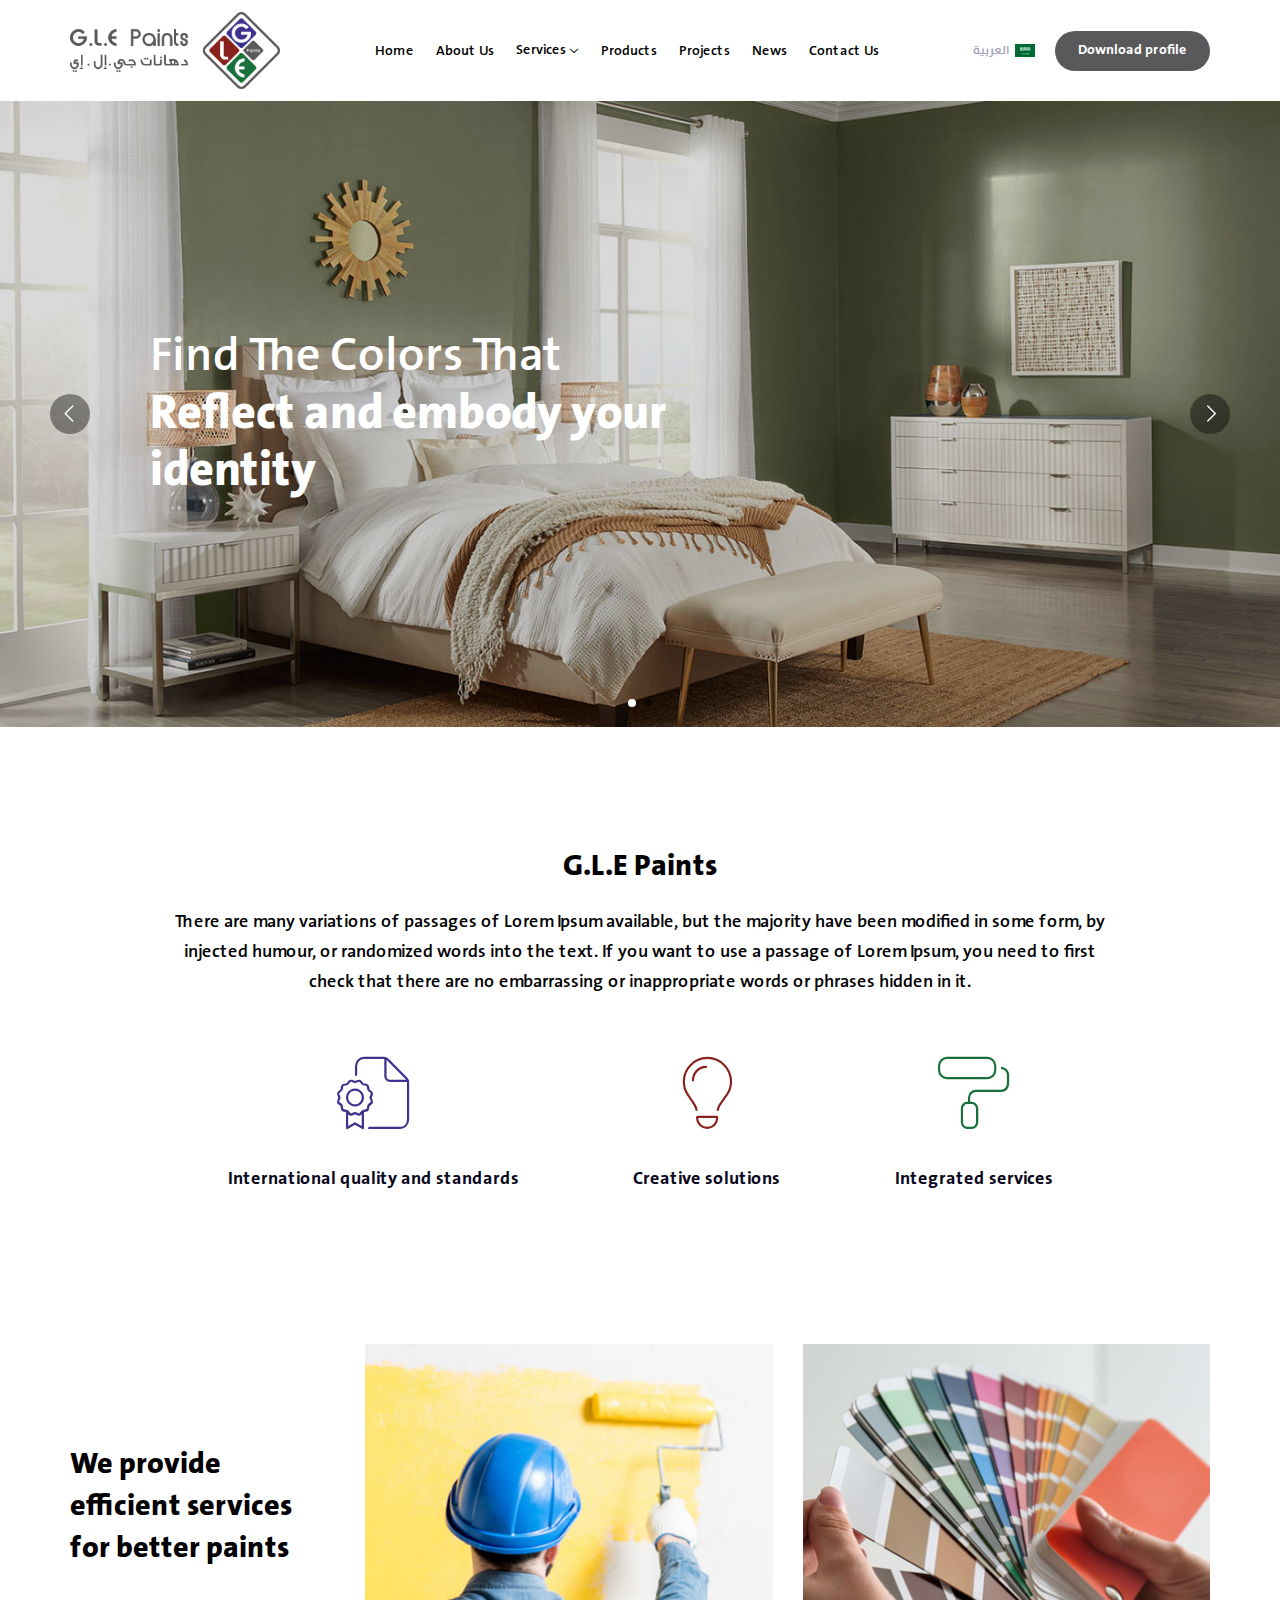
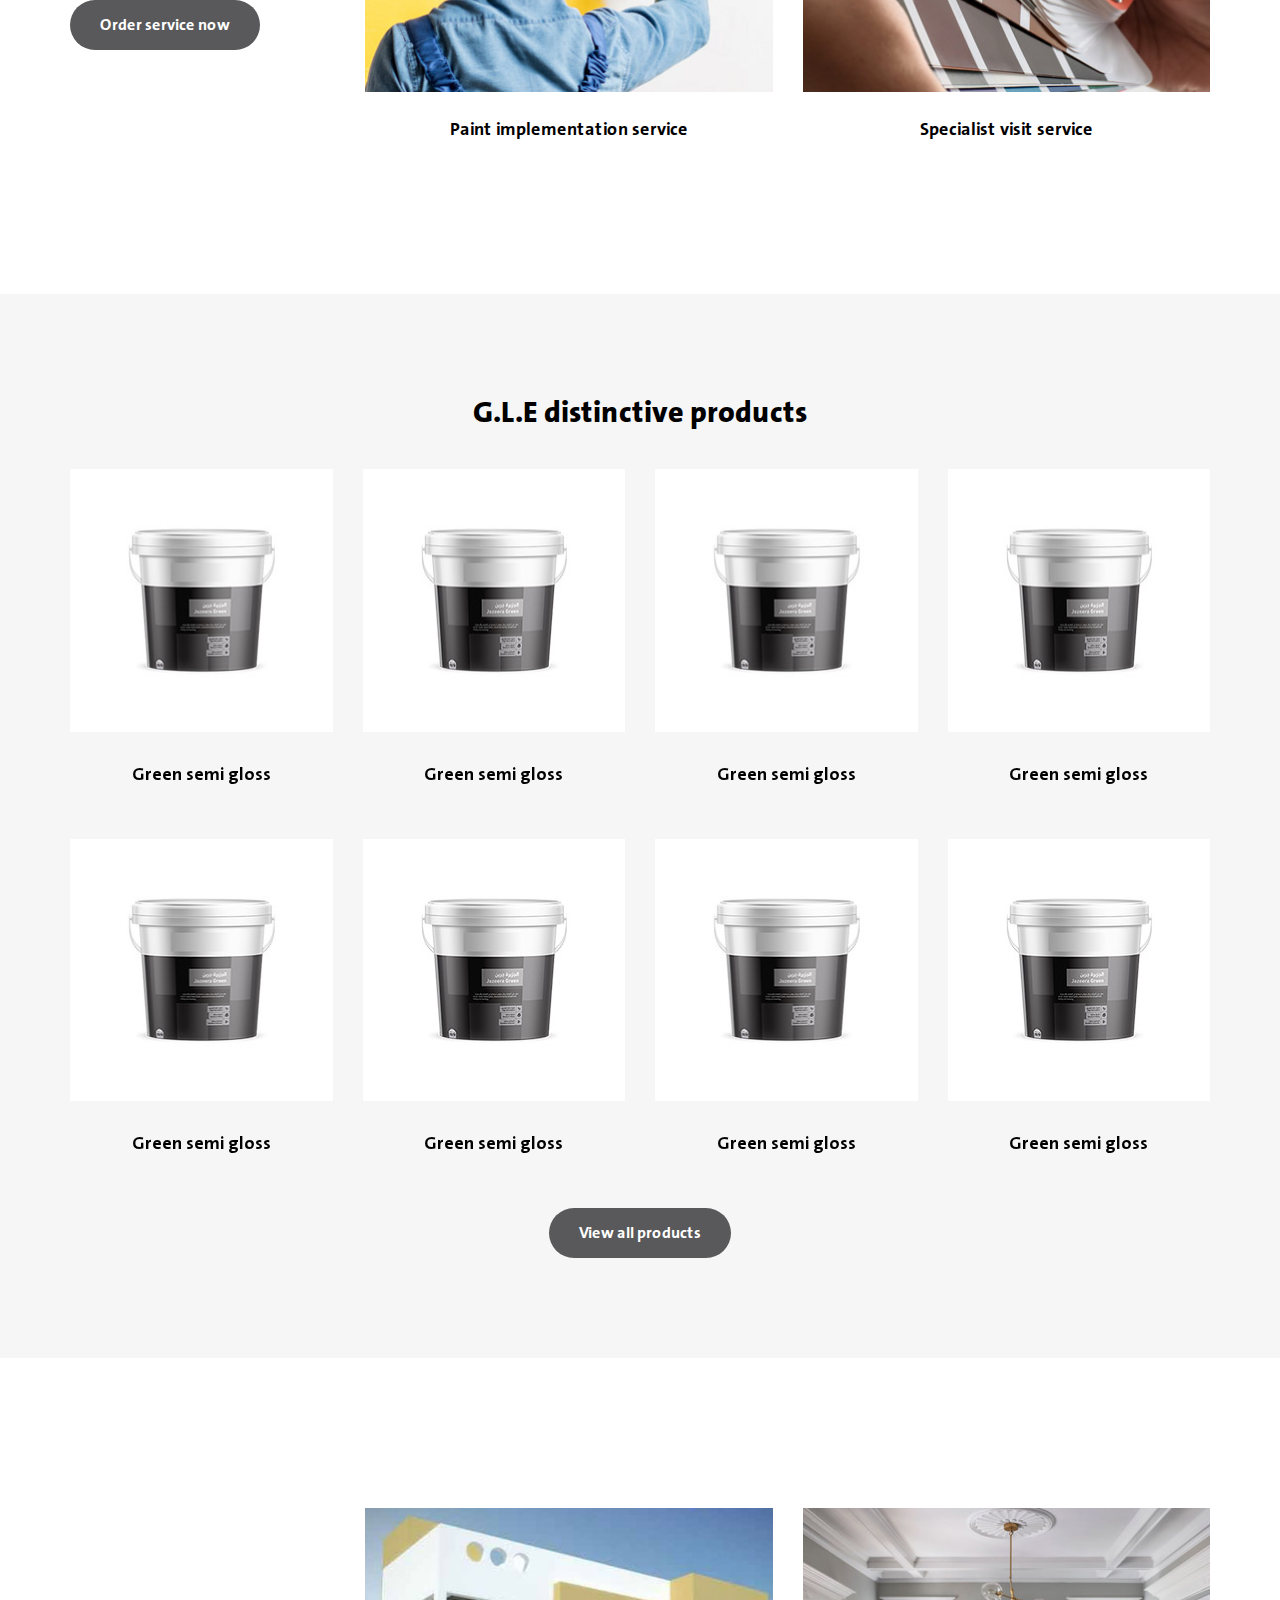
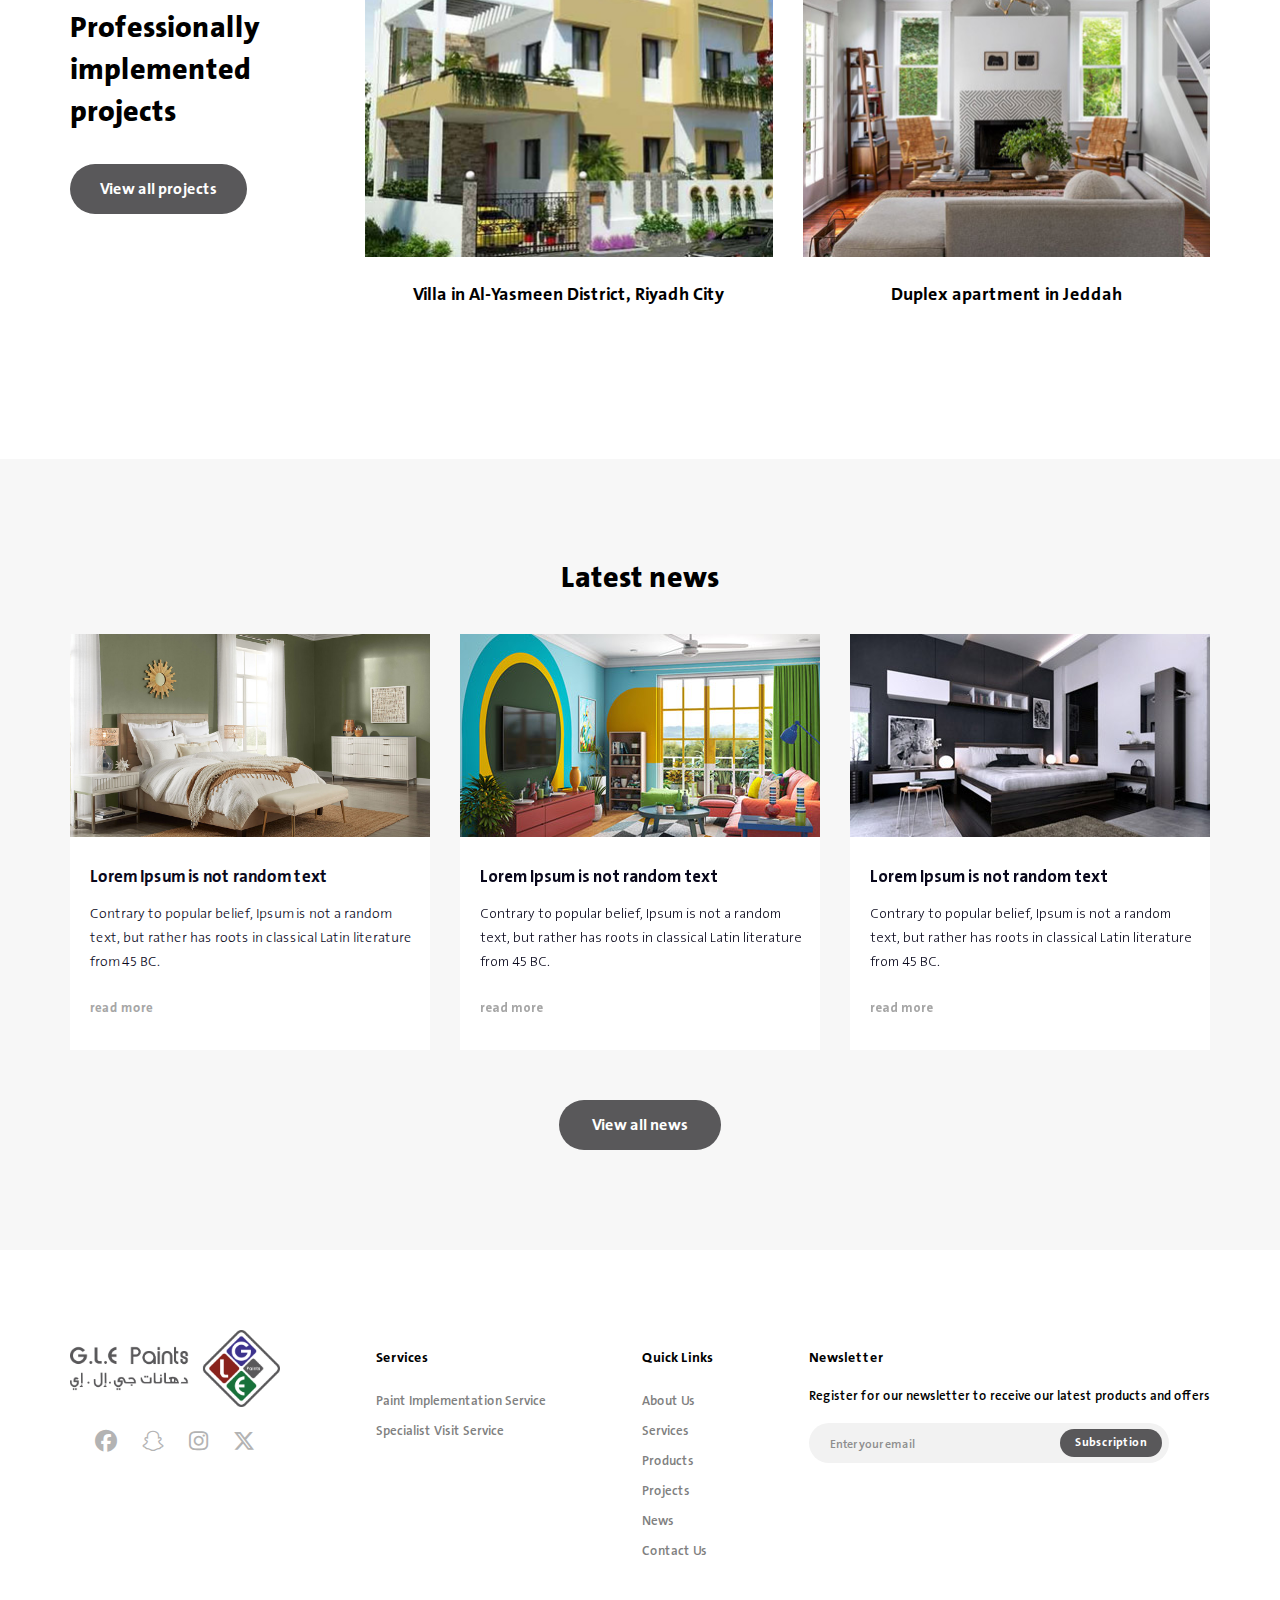
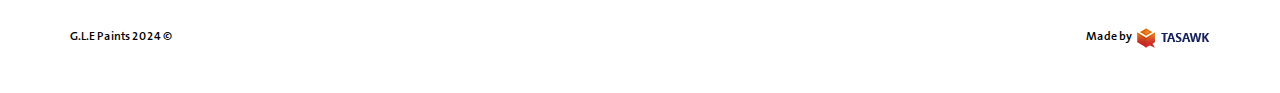
==== en.html @ 394cc451 "first commit" ====
<!DOCTYPE html>
<html lang="en" dir="ltr">

<head>
    <meta charset="UTF-8" />
    <meta http-equiv="X-UA-Compatible" content="IE=edge" />
    <meta name="viewport" content="width=device-width, initial-scale=1.0" />
    <meta name="description" content="">
    <meta name="keywords" content="">
    <link rel="icon" href="images/fav.png" type="image/webp" />
    <link rel="stylesheet" href="style/swiper-bundle.min.css">
    <link rel="stylesheet" href="style/all.min.css">
    <link rel="stylesheet" href="style/bootstrap.min.css">
    <link rel="stylesheet" href="style/swiper-bundle.min.css">
    <link rel="stylesheet" href="style/main.css" />
    <title>G.L.E Paints</title>
</head>

<body>

    <!-- preloader -->
    <div class="preloader-container">
        <div class="preloader"></div>
    </div>

    <!-- End preloader -->




    <!-- Start header -->
    <header>
        <div class="container">
            <div class="header-content">
                <a href="index.html" class="logo"> <img src="images/logo.png" alt="logo"></a>
                <nav class="navigation">
                    <div class="mob-upper-nav">
                        <a href="index.html" class="language-anchor">
                            <span>العربية</span>
                            <img src="images/arabic.png" alt="">
                        </a>
                        <button class="close-nav-btn">
                            <i class="fa-regular fa-xmark close-icon"></i>
                        </button>


                    </div>
                    <ul class="list-unstyled big-menu">
                        <li><a href="index.html">home</a></li>
                        <li><a href="#">about us </a></li>
                        <li class="menu-item-has-children">
                            <a href="#">
                                services
                            </a>
                            <ul class="sub-menu">
                                <li><a href="#">service  1</a></li>
                                <li><a href="#">service  2</a></li>
                                <li><a href="#"> service  3</a></li>
                            </ul>
                        </li>
                        <li><a href="#">products </a></li>
                        <li><a href="#"> projects</a></li>
                        <li><a href="#"> news</a></li>
                        <li><a href="#"> contact us </a></li>
                    </ul>
                </nav>

                <div class="download-lang-holder">
                    <a href="index.html" class="language-anchor">
                        <span>العربية</span>
                        <img src="images/arabic.png" alt="">
                    </a>
                    <button class="download-btn myButton">
                       Download profile
                    </button>
                </div>
                <button class="open-nav-btn">
                    <i class="fa-regular fa-bars bars-icon"></i>
                </button>

            </div>
        </div>
    </header>
    <!-- End of header -->


    <!-- Start mainBanner -->
    <main class="mainBanner">
        <div class="mySwiper-parent">
            <div class="swiper">
                <div class="swiper-wrapper">
                    <div class="swiper-slide">
                        <div class="mainslider-item ">
                            <figure>
                                <img src="images/main-banner.jpg" />
                            </figure>
                            <div class="banner-desc">
                                <div class="main-title-div">
                                <h1 class="normal">Find the colors that</h1>
                                <h2 class="bolder">Reflect and embody your identity</h2>
                                </div>
                            </div>
                        </div>
                    </div>
                    <div class="swiper-slide">
                        <div class="mainslider-item ">
                            <figure>
                                <img src="images/main-banner.jpg" />
                            </figure>
                            <div class="banner-desc">
                                <div class="main-title-div">
                                <h1 class="normal">Find the colors that</h1>
                                <h2 class="bolder">Reflect and embody your identity</h2>
                                </div>
                            </div>
                        </div>
                    </div>
                </div>
            </div>
            <div class="swiper-pagination"></div>
            <div class="swiper-button-prev">
                <i class="fa-light fa-chevron-right icon"></i>
            </div>
            <div class="swiper-button-next">
                <i class="fa-light fa-chevron-left icon"></i>
            </div>
        </div>

    </main>
    <!-- End  mainBanner -->


    <!-- Start About  -->
    <section class="about">
        <div class="container">
            <h3 class="general-title">
               G.L.E Paints
            </h3>
            <p class="para">
            There are many variations of passages of Lorem Ipsum available, but the majority have been modified in some form, by
            injected humour, or randomized words into the text. If you want to use a passage of Lorem Ipsum, you need to first check
            that there are no embarrassing or inappropriate words or phrases hidden in it.
            </p>
            <div class="about-items">
                <div class="item">
                    <i class="fa-thin fa-file-certificate icon color-blue"></i>
                    <h4 class="item-title">International quality and standards</h4>
                </div>
                <div class="item">
                    <i class="fa-thin fa-lightbulb icon color-red"></i>
                    <h4 class="item-title">Creative solutions</h4>
                </div>
                <div class="item">
                    <i class="fa-thin fa-paint-roller icon color-green"></i>
                    <h4 class="item-title">Integrated services</h4>
                </div>
            </div>
        </div>
    </section>
    <!-- End About  -->


    <!-- Start Services -->
    <section class="services mySection">
        <div class="container">
            <div class="mySection-parent">
                <div class="text-cont">
                    <h3 class="general-title">
                        We provide efficient services for better paints
                    </h3>
                    <a href="#" class="myButton">Order service now</a>
                </div>
                <div class="mySection-item">
                    <a class="img-holder" href="#">
                        <img src="images/services/01.jpg" alt="">
                    </a>
                    <a href="#" class="mySection-item-title">
                        Paint implementation service
                    </a>
                </div>
                <div class="mySection-item">
                    <a class="img-holder" href="#">
                        <img src="images/services/02.jpg" alt="">
                    </a>
                    <a href="#" class="mySection-item-title">
                        Specialist visit service
                    </a>
                </div>
            </div>
            <a href="#" class="myButton mob-myButton">Order service now</a>
        </div>
    </section>
    <!-- End Services -->



    <!-- Start Products -->
    <section class="products">
        <div class="container">
            <h3 class="general-title">
                G.L.E distinctive products
            </h3>
            <div class="mySwiper-parent">
                <div class="swiper">
                    <div class="swiper-wrapper">
                        <div class="swiper-slide">
                            <div class="product">
                                <a href="#" class="img-holder">
                                    <img src="images/products/01.jpg" alt="">
                                </a>
                                <a href="#" class="product-name">
                                    Green semi gloss
                                </a>
                            </div>
                        </div>
                        <div class="swiper-slide">
                            <div class="product">
                                <a href="#" class="img-holder">
                                    <img src="images/products/01.jpg" alt="">
                                </a>
                                <a href="#" class="product-name">
                                    Green semi gloss
                                </a>
                            </div>
                        </div>
                        <div class="swiper-slide">
                            <div class="product">
                                <a href="#" class="img-holder">
                                    <img src="images/products/01.jpg" alt="">
                                </a>
                                <a href="#" class="product-name">
                                    Green semi gloss
                                </a>
                            </div>
                        </div>
                        <div class="swiper-slide">
                            <div class="product">
                                <a href="#" class="img-holder">
                                    <img src="images/products/01.jpg" alt="">
                                </a>
                                <a href="#" class="product-name">
                                    Green semi gloss
                                </a>
                            </div>
                        </div>
                        <div class="swiper-slide">
                            <div class="product">
                                <a href="#" class="img-holder">
                                    <img src="images/products/01.jpg" alt="">
                                </a>
                                <a href="#" class="product-name">
                                    Green semi gloss
                                </a>
                            </div>
                        </div>
                        <div class="swiper-slide">
                            <div class="product">
                                <a href="#" class="img-holder">
                                    <img src="images/products/01.jpg" alt="">
                                </a>
                                <a href="#" class="product-name">
                                    Green semi gloss
                                </a>
                            </div>
                        </div>
                        <div class="swiper-slide">
                            <div class="product">
                                <a href="#" class="img-holder">
                                    <img src="images/products/01.jpg" alt="">
                                </a>
                                <a href="#" class="product-name">
                                    Green semi gloss
                                </a>
                            </div>
                        </div>
                        <div class="swiper-slide">
                            <div class="product">
                                <a href="#" class="img-holder">
                                    <img src="images/products/01.jpg" alt="">
                                </a>
                                <a href="#" class="product-name">
                                    Green semi gloss
                                </a>
                            </div>
                        </div>
                    </div>
                </div>
                <div class="swiper-pagination"></div>
            </div>
            <div class="anchor-holder">
                <a href="#" class="myButton">
                    View all products
                </a>
            </div>
        </div>
    </section>
    <!-- End Products -->



    <!-- Start Projects -->
    <section class="projects mySection">
        <div class="container">
            <div class="mySection-parent">
                <div class="text-cont">
                    <h3 class="general-title">
                        Professionally implemented projects
                    </h3>
                    <a href="#" class="myButton">View all projects</a>
                </div>
                <div class="mySection-item">
                    <a class="img-holder" href="#">
                        <img src="images/projects/01.jpg" alt="">
                    </a>
                    <a href="#" class="mySection-item-title">
                        Villa in Al-Yasmeen District, Riyadh City
                    </a>
                </div>
                <div class="mySection-item">
                    <a class="img-holder" href="#">
                        <img src="images/projects/02.jpg" alt="">
                    </a>
                    <a href="#" class="mySection-item-title">
                        Duplex apartment in Jeddah
                    </a>
                </div>


            </div>
            <a href="#" class="myButton mob-myButton">View all projects</a>
        </div>
    </section>
    <!-- End Projects -->



    <!-- Start News -->
    <section class="news">
        <div class="container">
            <h3 class="general-title">
            Latest news
            </h3>
            <div class="mySwiper-parent">
                <div class="swiper">
                    <div class="swiper-wrapper">
                        <div class="swiper-slide">
                            <div class="news-item">
                                <a href="#" class="news-img-wrapper">
                                    <img src="images/main-banner.jpg" alt="image" />
                                </a>
                                <div class="news-item-desc">
                                    <a class="news-item-title" href="blog-post.html">
                                       Lorem Ipsum is not random text
                                    </a>
                                    <p class="news-item-para">Contrary to popular belief, Ipsum is not a random text, but rather has roots in classical Latin literature from 45 BC.</p>
                                    <a href="#" class="readmore">read more</a>
                                </div>
                            </div>
                        </div>
                        <div class="swiper-slide">
                            <div class="news-item">
                                <a href="#" class="news-img-wrapper">
                                    <img src="images/news/02.jpg" alt="image" />
                                </a>
                                <div class="news-item-desc">
                                    <a class="news-item-title" href="blog-post.html">
                                       Lorem Ipsum is not random text
                                    </a>
                                    <p class="news-item-para"> Contrary to popular belief, Ipsum is not a random text, but rather has roots in classical Latin literature from 45 BC.</p>
                                    <a href="#" class="readmore">read more</a>
                                </div>
                            </div>
                        </div>
                        <div class="swiper-slide">
                            <div class="news-item">
                                <a href="#" class="news-img-wrapper">
                                    <img src="images/news/03.jpg" alt="image" />
                                </a>
                                <div class="news-item-desc">
                                    <a class="news-item-title" href="blog-post.html">
                                       Lorem Ipsum is not random text
                                    </a>
                                    <p class="news-item-para"> Contrary to popular belief, Ipsum is not a random text, but rather has roots in classical Latin literature from 45 BC.</p>
                                    <a href="#" class="readmore">read more</a>
                                </div>
                            </div>
                        </div>
                    </div>
                </div>
                <div class="swiper-pagination"></div>
            </div>
            <div class="anchor-holder">
                <a href="#" class="myButton">
                    View all news
                </a>
            </div>
        </div>
    </section>
    <!-- End News -->




    <!-- Start footer -->
    <footer class="footer">
        <div class="container">
            <div class="footer-items">
                <div class="footer-item img-item">
                    <div class="logo-info">
                        <img src="images/logo.png" alt="">
                    </div>
                    <div class="footer-social">
                        <a href="#">
                            <i class="fa-brands fa-facebook icon"></i>
                        </a>
                        <a href="#">
                            <i class="fa-brands fa-snapchat icon"></i>
                        </a>
                        <a href="#">
                            <i class="fa-brands fa-instagram icon"></i>
                        </a>
                        <a href="#">
                            <i class="fa-brands fa-x-twitter icon"></i>
                        </a>
                    </div>
                </div>
                <div class="footer-item">
                    <div class="quick-links">
                        <h4 class="footer-title">services</h4>
                        <ul class="ul-es quick-drop">
                            <li>
                                <a href="#">Paint implementation service</a>
                            </li>
                            <li>
                                <a href="#"> Specialist visit service </a>
                            </li>
                        </ul>
                    </div>
                </div>
                <div class="footer-item">
                    <div class="quick-links">
                        <h4 class="footer-title">Quick links</h4>
                        <ul class="ul-es quick-drop">
                            <li>
                                <a href="#"> about us  </a>
                            </li>
                            <li>
                                <a href="#"> services </a>
                            </li>
                            <li>
                                <a href="#"> products </a>
                            </li>
                            <li>
                                <a href="#"> projects </a>
                            </li>
                            <li>
                                <a href="#"> news </a>
                            </li>
                            <li>
                                <a href="#"> contact us  </a>
                            </li>
                        </ul>
                    </div>
                </div>
                <div class="footer-item newsletter-item">
                    <div class="newsletter">
                        <h4 class="footer-title">newsletter  </h4>
                        <div class="nested quick-drop">
                            <p class="newsletter-text">Register for our newsletter to receive our latest products and offers</p>
                            <div class="message">
                                <input type="text" placeholder="Enter your email ">
                                <button class="send">
                                    subscription
                                </button>
                            </div>
                        </div>
                    </div>
                </div>
            </div>

            <div class="copyright">
                <p class="copyright-text">G.L.E Paints 2024 ©</p>
                <p class="tasawk-text">
                    Made by
                    <a href="#">
                        <img src="images/tasawk-en.png" alt="">
                    </a>
                </p>
            </div>
        </div>
    </footer>
    <!-- End  footer -->






    <!-- to top button  -->
    <button class="toTop">
        <i class="fa-light toTop-icon fa-arrow-up"></i>
    </button>
    <!-- end of to top button -->






    <script src="js/jquery-3.7.0.min.js"></script>
    <script src="js/swiper-bundle.min.js"></script>
    <script src="js/bootstrap.bundle.min.js"></script>
    <script src="js/main.js"></script>

</body>


</html>
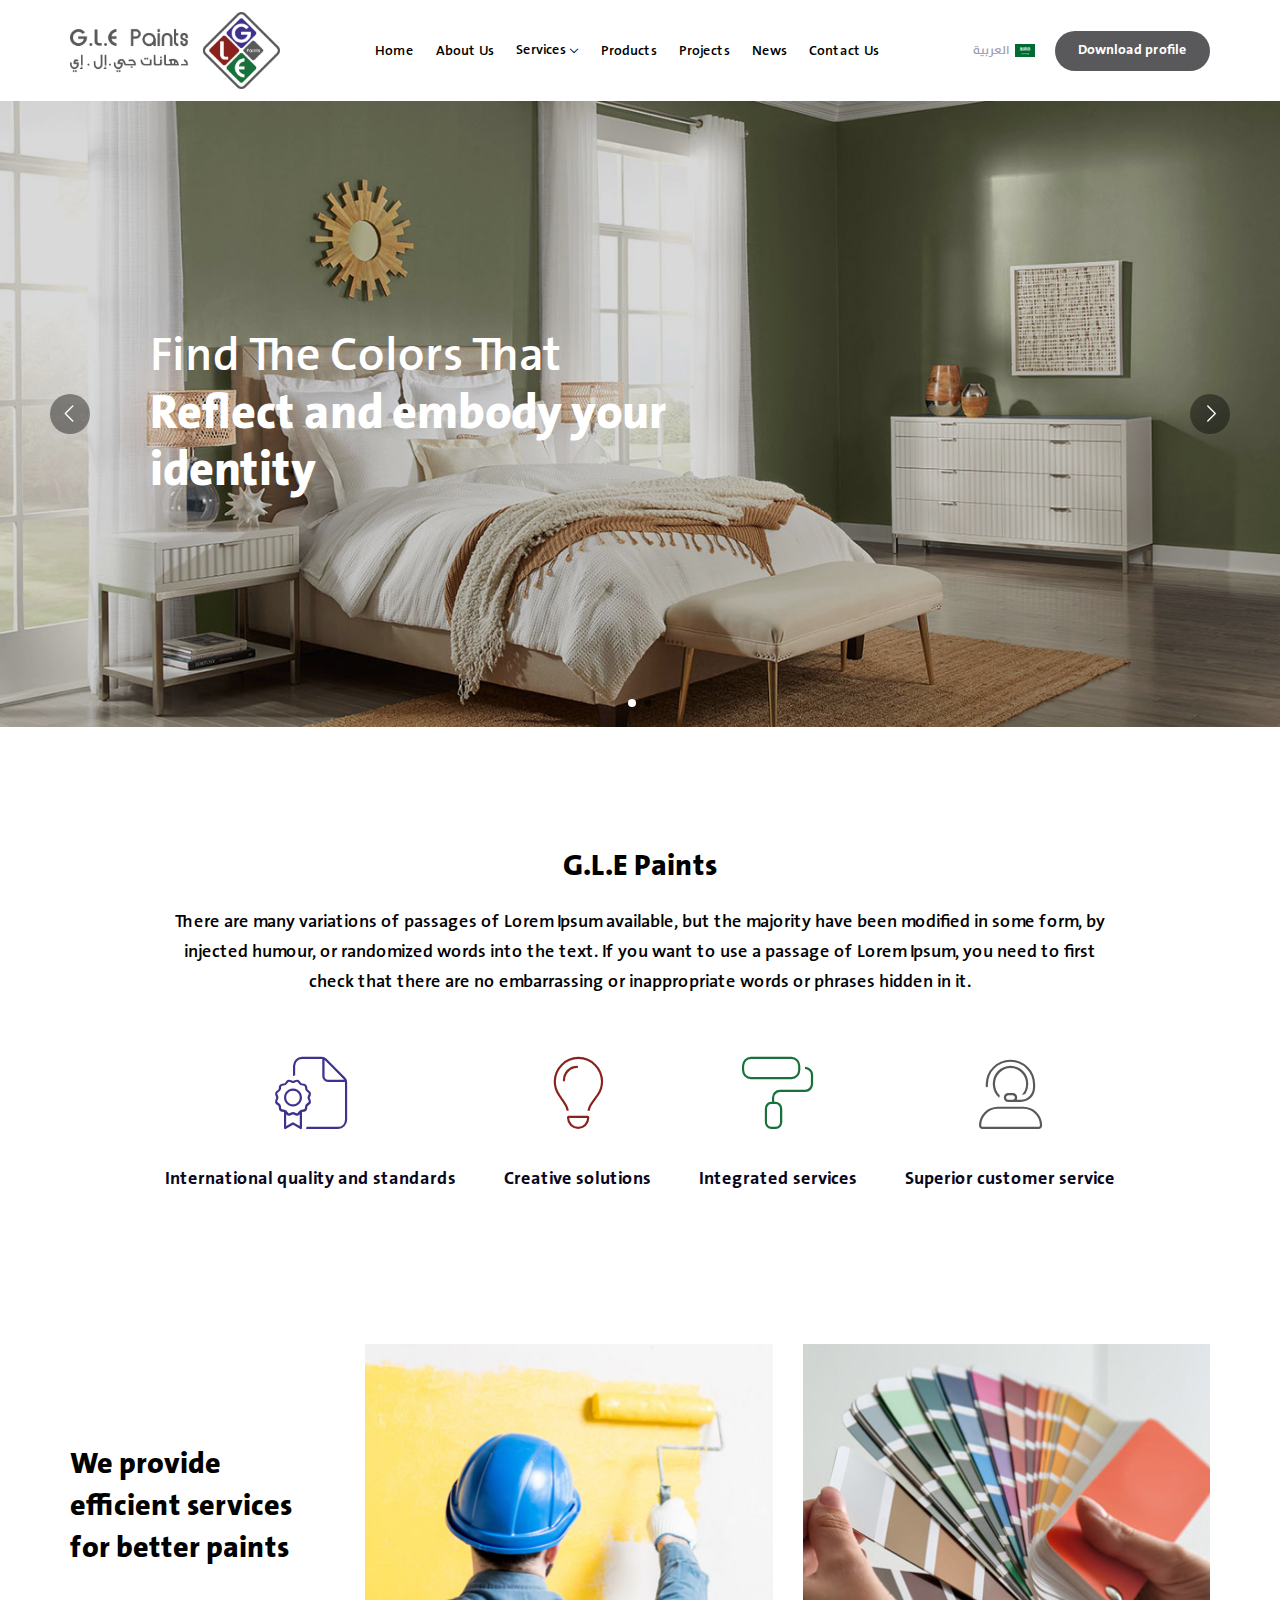
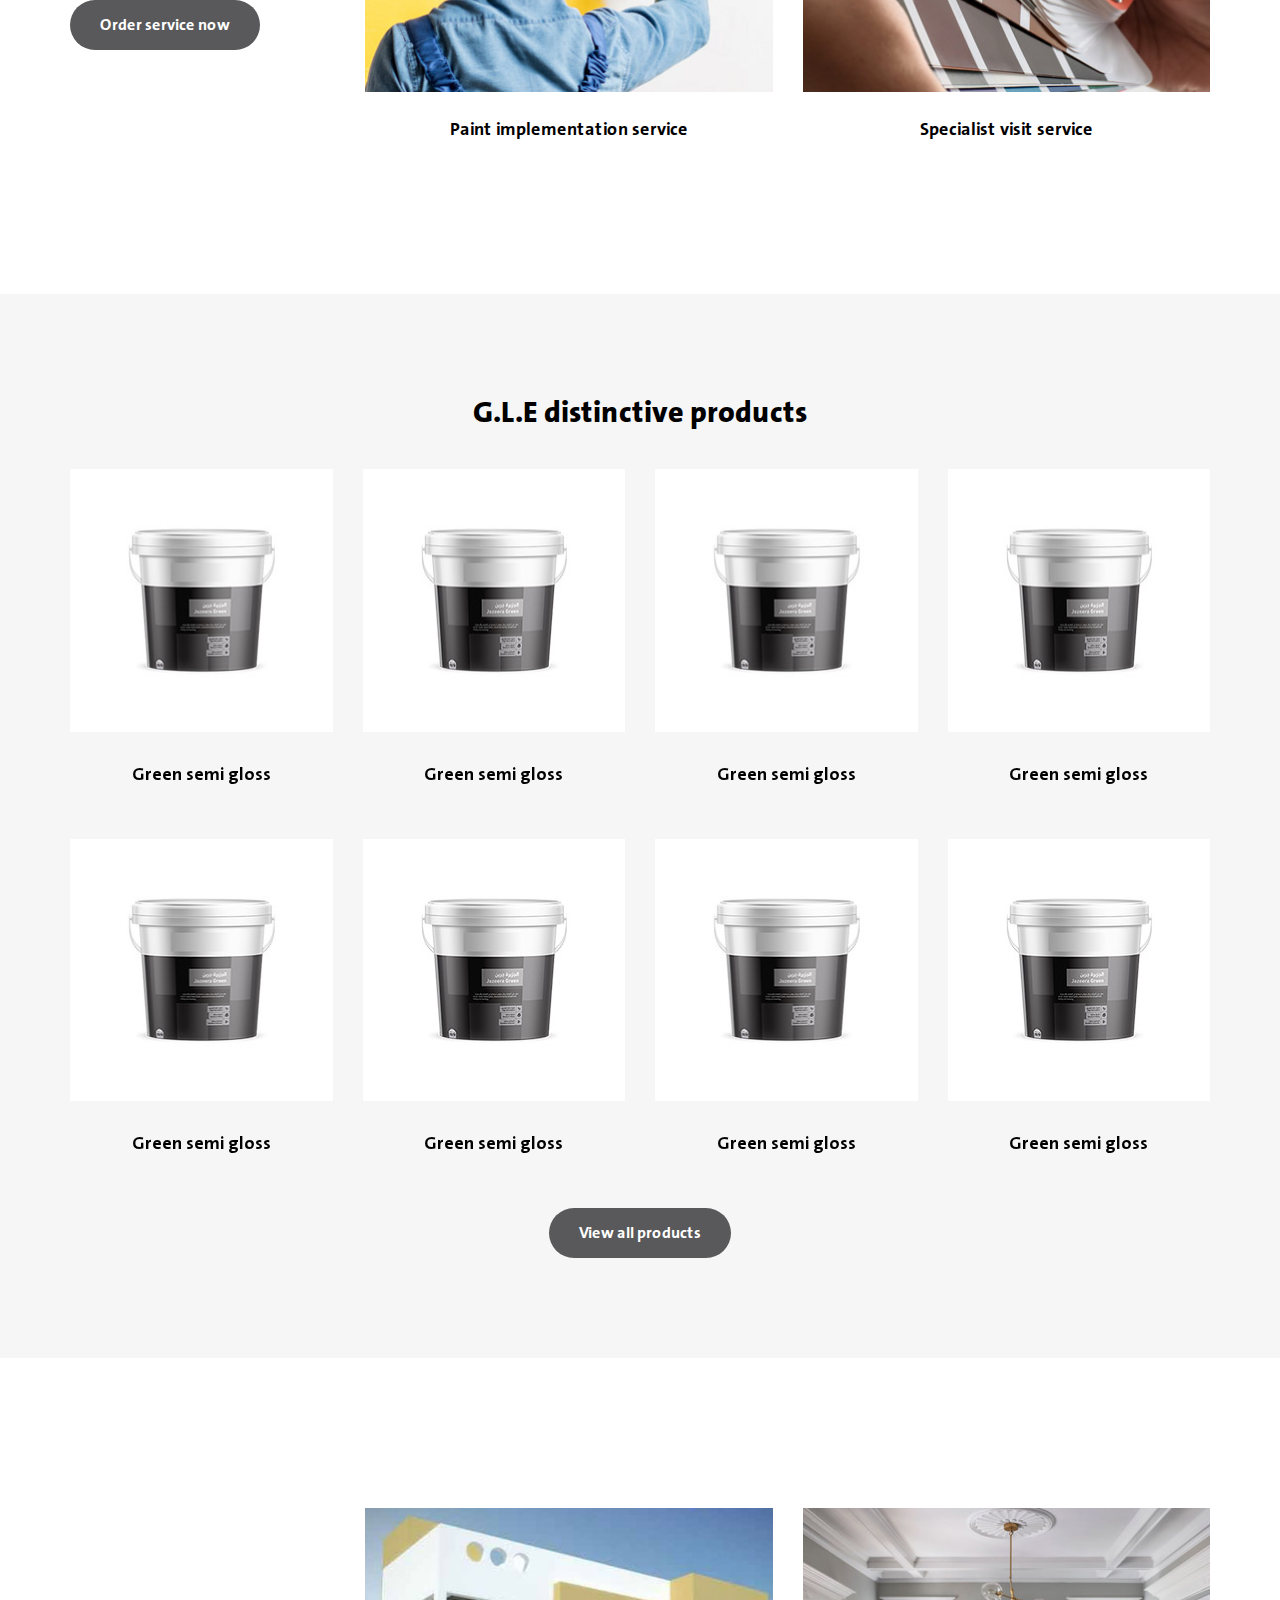
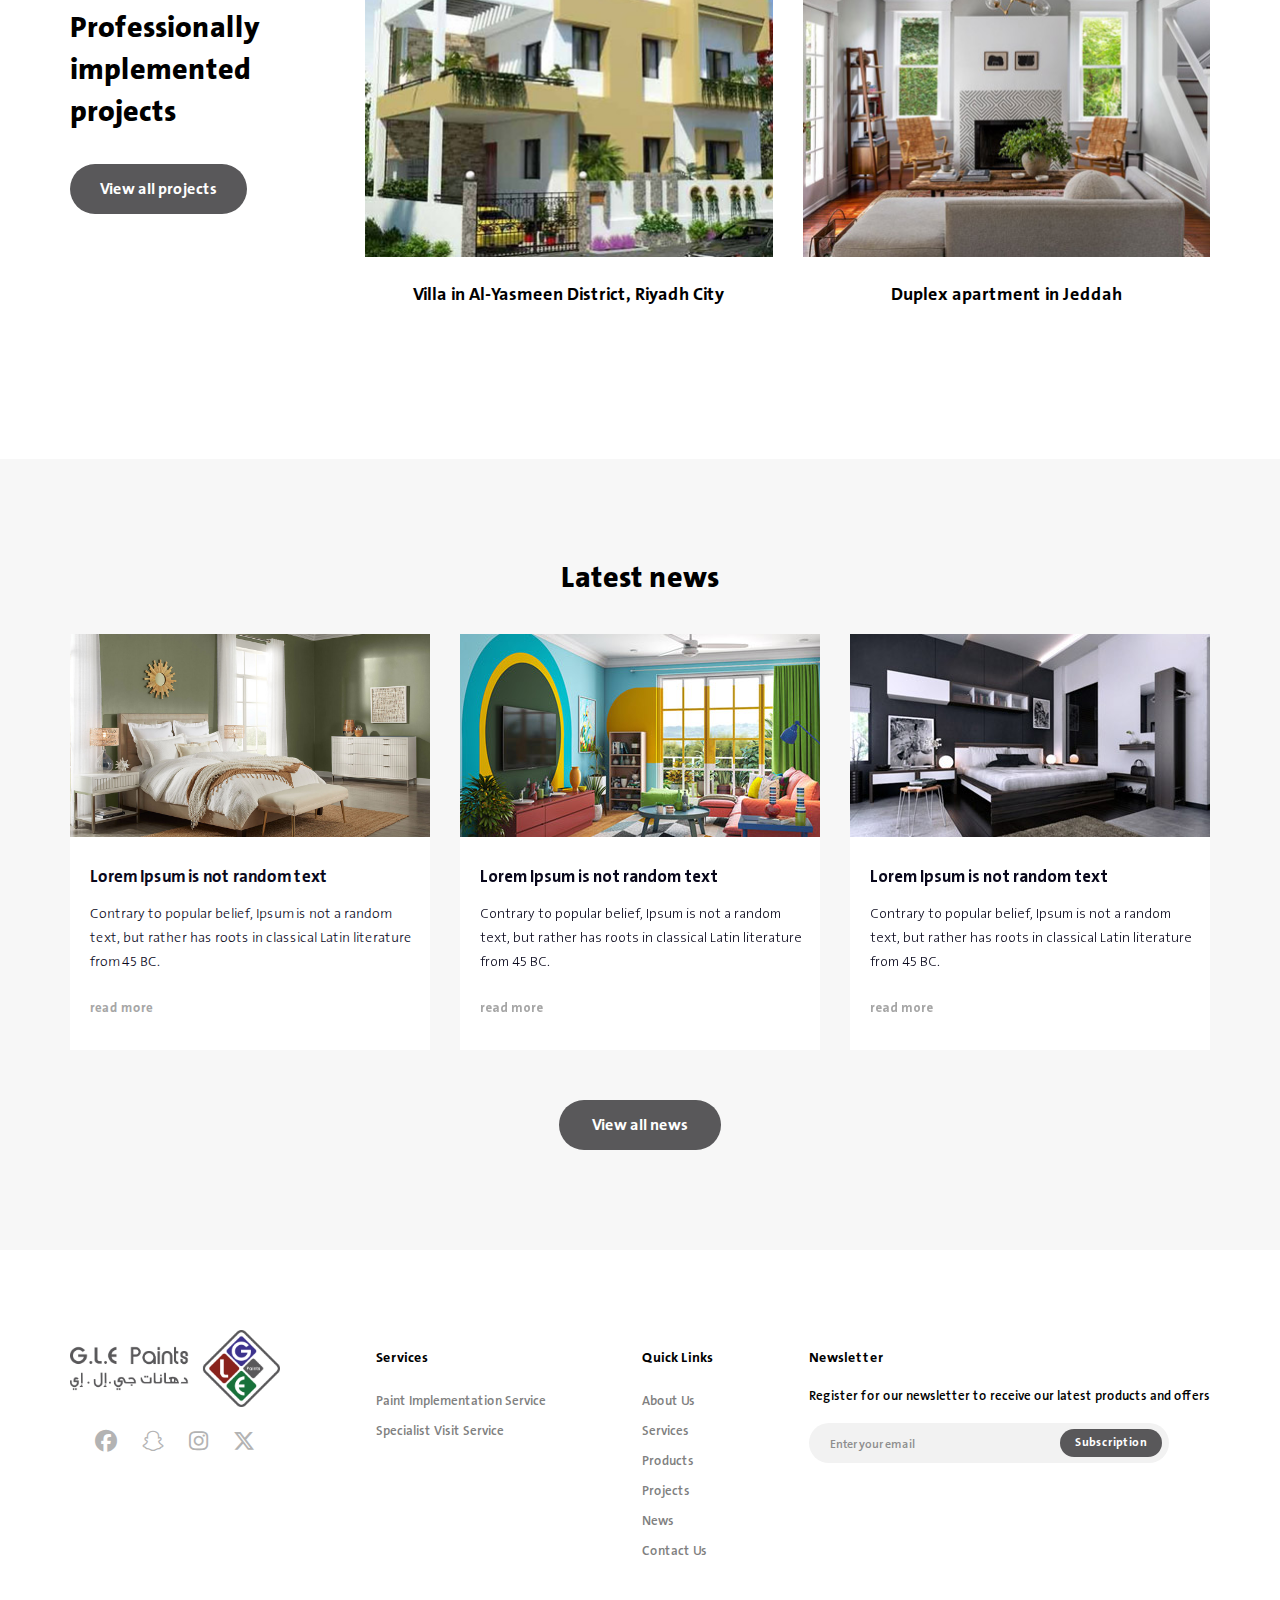
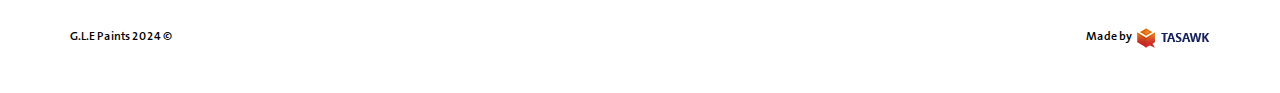
==== commit e6b62591: "edit" ====
--- a/en.html
+++ b/en.html
@@ -49,13 +49,13 @@
                         <li><a href="index.html">home</a></li>
                         <li><a href="#">about us </a></li>
                         <li class="menu-item-has-children">
-                            <a href="#">
+                            <a href="#" class="item-anchor">
                                 services
                             </a>
                             <ul class="sub-menu">
-                                <li><a href="#">service  1</a></li>
-                                <li><a href="#">service  2</a></li>
-                                <li><a href="#"> service  3</a></li>
+                                <li><a href="#">service 1</a></li>
+                                <li><a href="#">service 2</a></li>
+                                <li><a href="#"> service 3</a></li>
                             </ul>
                         </li>
                         <li><a href="#">products </a></li>
@@ -71,7 +71,7 @@
                         <img src="images/arabic.png" alt="">
                     </a>
                     <button class="download-btn myButton">
-                       Download profile
+                        Download profile
                     </button>
                 </div>
                 <button class="open-nav-btn">
@@ -96,8 +96,8 @@
                             </figure>
                             <div class="banner-desc">
                                 <div class="main-title-div">
-                                <h1 class="normal">Find the colors that</h1>
-                                <h2 class="bolder">Reflect and embody your identity</h2>
+                                    <h1 class="normal">Find the colors that</h1>
+                                    <h2 class="bolder">Reflect and embody your identity</h2>
                                 </div>
                             </div>
                         </div>
@@ -109,8 +109,8 @@
                             </figure>
                             <div class="banner-desc">
                                 <div class="main-title-div">
-                                <h1 class="normal">Find the colors that</h1>
-                                <h2 class="bolder">Reflect and embody your identity</h2>
+                                    <h1 class="normal">Find the colors that</h1>
+                                    <h2 class="bolder">Reflect and embody your identity</h2>
                                 </div>
                             </div>
                         </div>
@@ -134,12 +134,14 @@
     <section class="about">
         <div class="container">
             <h3 class="general-title">
-               G.L.E Paints
+                G.L.E Paints
             </h3>
             <p class="para">
-            There are many variations of passages of Lorem Ipsum available, but the majority have been modified in some form, by
-            injected humour, or randomized words into the text. If you want to use a passage of Lorem Ipsum, you need to first check
-            that there are no embarrassing or inappropriate words or phrases hidden in it.
+                There are many variations of passages of Lorem Ipsum available, but the majority have been modified in
+                some form, by
+                injected humour, or randomized words into the text. If you want to use a passage of Lorem Ipsum, you
+                need to first check
+                that there are no embarrassing or inappropriate words or phrases hidden in it.
             </p>
             <div class="about-items">
                 <div class="item">
@@ -153,6 +155,10 @@
                 <div class="item">
                     <i class="fa-thin fa-paint-roller icon color-green"></i>
                     <h4 class="item-title">Integrated services</h4>
+                </div>
+                <div class="item">
+                    <i class="fa-thin fa-user-headset icon color-grey"></i>
+                    <h4 class="item-title"> Superior customer service</h4>
                 </div>
             </div>
         </div>
@@ -338,7 +344,7 @@
     <section class="news">
         <div class="container">
             <h3 class="general-title">
-            Latest news
+                Latest news
             </h3>
             <div class="mySwiper-parent">
                 <div class="swiper">
@@ -350,9 +356,10 @@
                                 </a>
                                 <div class="news-item-desc">
                                     <a class="news-item-title" href="blog-post.html">
-                                       Lorem Ipsum is not random text
+                                        Lorem Ipsum is not random text
                                     </a>
-                                    <p class="news-item-para">Contrary to popular belief, Ipsum is not a random text, but rather has roots in classical Latin literature from 45 BC.</p>
+                                    <p class="news-item-para">Contrary to popular belief, Ipsum is not a random text,
+                                        but rather has roots in classical Latin literature from 45 BC.</p>
                                     <a href="#" class="readmore">read more</a>
                                 </div>
                             </div>
@@ -364,9 +371,10 @@
                                 </a>
                                 <div class="news-item-desc">
                                     <a class="news-item-title" href="blog-post.html">
-                                       Lorem Ipsum is not random text
+                                        Lorem Ipsum is not random text
                                     </a>
-                                    <p class="news-item-para"> Contrary to popular belief, Ipsum is not a random text, but rather has roots in classical Latin literature from 45 BC.</p>
+                                    <p class="news-item-para"> Contrary to popular belief, Ipsum is not a random text,
+                                        but rather has roots in classical Latin literature from 45 BC.</p>
                                     <a href="#" class="readmore">read more</a>
                                 </div>
                             </div>
@@ -378,9 +386,10 @@
                                 </a>
                                 <div class="news-item-desc">
                                     <a class="news-item-title" href="blog-post.html">
-                                       Lorem Ipsum is not random text
+                                        Lorem Ipsum is not random text
                                     </a>
-                                    <p class="news-item-para"> Contrary to popular belief, Ipsum is not a random text, but rather has roots in classical Latin literature from 45 BC.</p>
+                                    <p class="news-item-para"> Contrary to popular belief, Ipsum is not a random text,
+                                        but rather has roots in classical Latin literature from 45 BC.</p>
                                     <a href="#" class="readmore">read more</a>
                                 </div>
                             </div>
@@ -442,7 +451,7 @@
                         <h4 class="footer-title">Quick links</h4>
                         <ul class="ul-es quick-drop">
                             <li>
-                                <a href="#"> about us  </a>
+                                <a href="#"> about us </a>
                             </li>
                             <li>
                                 <a href="#"> services </a>
@@ -457,16 +466,17 @@
                                 <a href="#"> news </a>
                             </li>
                             <li>
-                                <a href="#"> contact us  </a>
+                                <a href="#"> contact us </a>
                             </li>
                         </ul>
                     </div>
                 </div>
                 <div class="footer-item newsletter-item">
                     <div class="newsletter">
-                        <h4 class="footer-title">newsletter  </h4>
+                        <h4 class="footer-title">newsletter </h4>
                         <div class="nested quick-drop">
-                            <p class="newsletter-text">Register for our newsletter to receive our latest products and offers</p>
+                            <p class="newsletter-text">Register for our newsletter to receive our latest products and
+                                offers</p>
                             <div class="message">
                                 <input type="text" placeholder="Enter your email ">
                                 <button class="send">
--- a/style/main.css
+++ b/style/main.css
@@ -170,6 +170,23 @@
   color: #ffffff;
   font-weight: 700;
   transition: all ease-in-out 0.2s;
+  position: relative;
+  z-index: 1;
+  overflow: hidden;
+}
+.myButton::after {
+  content: "";
+  width: 0;
+  height: 100%;
+  background-color: #89221c;
+  position: absolute;
+  left: 0;
+  top: 0;
+  z-index: -1;
+  transition: all linear 0.2s;
+}
+.myButton:hover::after {
+  width: 100%;
 }
 
 ::-webkit-scrollbar {
@@ -235,16 +252,27 @@
   visibility: hidden;
   position: fixed;
   z-index: 10;
-}
-.toTop:hover {
+  overflow: hidden;
+}
+.toTop::after {
+  content: "";
+  position: absolute;
+  bottom: 0;
+  height: 0;
+  width: 100%;
   background-color: #89221c;
+  z-index: -1;
+  transition: all linear 0.2s;
+}
+.toTop:hover::after {
+  height: 100%;
 }
 .toTop:hover .toTop-icon {
   color: #fff;
 }
 .toTop .toTop-icon {
-  font-size: 14px;
-  color: #121d32;
+  font-size: 16px;
+  color: #808080;
   transition: all linear 0.2s;
 }
 
@@ -273,6 +301,9 @@
   .container {
     padding-right: 20px;
     padding-left: 20px;
+  }
+  .toTop .toTop-icon {
+    font-size: 14px;
   }
   .anchor-holder {
     margin-top: 70px;
@@ -325,7 +356,7 @@
   border-radius: 20px;
   font-size: 14px;
 }
-.download-btn:hover {
+.download-btn::after {
   background-color: #89221c;
 }
 
@@ -387,7 +418,7 @@
   position: relative;
   padding: 10px 0;
 }
-.menu-item-has-children > a {
+.menu-item-has-children .item-anchor {
   -moz-column-gap: 3px;
        column-gap: 3px;
   position: relative;
@@ -395,11 +426,17 @@
   justify-content: center;
   align-items: baseline;
 }
-.menu-item-has-children > a::after {
+.menu-item-has-children .item-anchor::after {
   content: "\f078";
   font-family: "Font Awesome 6 Pro";
   font-size: 10px;
   color: #000;
+}
+.menu-item-has-children:hover .item-anchor {
+  color: #89221c;
+}
+.menu-item-has-children:hover .item-anchor::after {
+  color: #89221c;
 }
 .menu-item-has-children:hover .sub-menu {
   transform: translateX(-50%) scale(1);
@@ -466,11 +503,11 @@
   }
 }
 @media only screen and (max-width: 991px) {
-  .menu-item-has-children > a::after {
+  .menu-item-has-children .item-anchor::after {
     font-size: 14px;
     transition: linear transform 0.2s;
   }
-  .menu-item-has-children > a.icon-rotate::after {
+  .menu-item-has-children .item-anchor.icon-rotate::after {
     transform: rotate(180deg);
   }
   .menu-item-has-children .sub-menu {
@@ -549,7 +586,7 @@
     align-items: flex-start;
     row-gap: 20px;
   }
-  .big-menu > li {
+  .menu-item-has-children {
     width: 100%;
   }
   .big-menu a:not(.sub-menu a) {
@@ -601,9 +638,6 @@
     background-color: transparent;
   }
   .menu-item-has-children {
-    flex-direction: column;
-    align-items: flex-start;
-    margin-inline-end: 0;
     padding: 0;
   }
 }
@@ -772,7 +806,7 @@
 }
 
 .about-items {
-  width: 825px;
+  width: 900px;
   margin-inline: auto;
   display: flex;
   align-items: flex-start;
@@ -795,6 +829,9 @@
 }
 .about-items .item .color-red {
   color: #89221c;
+}
+.about-items .item .color-grey {
+  color: #59585a;
 }
 .about-items .item .item-title {
   font-size: 18px;
@@ -812,7 +849,11 @@
 }
 @media only screen and (max-width: 991px) {
   .about-items {
+    display: grid;
+    grid-template-columns: repeat(2, 1fr);
+    row-gap: 45px;
     width: 100%;
+    margin-inline: unset;
   }
 }
 @media only screen and (max-width: 767px) {
@@ -823,12 +864,11 @@
     padding: 50px 0;
   }
   .about-items {
-    justify-content: center;
+    -moz-column-gap: 30px;
+         column-gap: 30px;
     row-gap: 40px;
-    flex-wrap: wrap;
   }
   .about-items .item {
-    width: 50%;
     row-gap: 25px;
   }
   .about .para {
@@ -851,7 +891,7 @@
        column-gap: 30px;
 }
 
-.mySection .myButton:hover {
+.mySection .myButton::after {
   background-color: #18713a;
 }
 .mySection .general-title {
@@ -1058,7 +1098,7 @@
 .news .myButton {
   padding-inline: 33px;
 }
-.news .myButton:hover {
+.news .myButton::after {
   background-color: #3d328d;
 }
 .news .general-title {
@@ -1212,9 +1252,21 @@
   transform: translateY(-50%);
   top: 50%;
   transition: all linear 0.2s;
-}
-.message .send:hover {
+  overflow: hidden;
+}
+.message .send::after {
+  content: "";
+  width: 0;
+  top: 0;
+  height: 100%;
   background-color: #89221c;
+  position: absolute;
+  left: 0;
+  z-index: -1;
+  transition: all linear 0.2s;
+}
+.message .send:hover::after {
+  width: 100%;
 }
 .message input {
   width: 360px;
@@ -1319,7 +1371,7 @@
   .copyright {
     flex-direction: column;
     row-gap: 8px;
-    margin-top: 45px;
+    margin-top: 30px;
   }
   .footer-item {
     align-items: flex-start;
@@ -1328,8 +1380,7 @@
     flex-direction: column;
   }
   .footer-items .img-item {
-    order: 6;
-    margin: 20px auto 0 auto;
+    margin: 0 auto 35px auto;
   }
   .footer-items .footer-item {
     width: 100%;
@@ -1414,6 +1465,9 @@
 html[dir=ltr] .main-title-div .bolder {
   line-height: 1.2;
 }
+html[dir=ltr] .about-items {
+  width: 950px;
+}
 html[dir=ltr] .mySection-parent {
   grid-template-columns: 265px 1fr 1fr;
 }
@@ -1440,6 +1494,9 @@
   }
 }
 @media only screen and (max-width: 991px) {
+  html[dir=ltr] .about-items {
+    width: 100%;
+  }
   html[dir=ltr] .banner-desc {
     width: 550px;
   }
